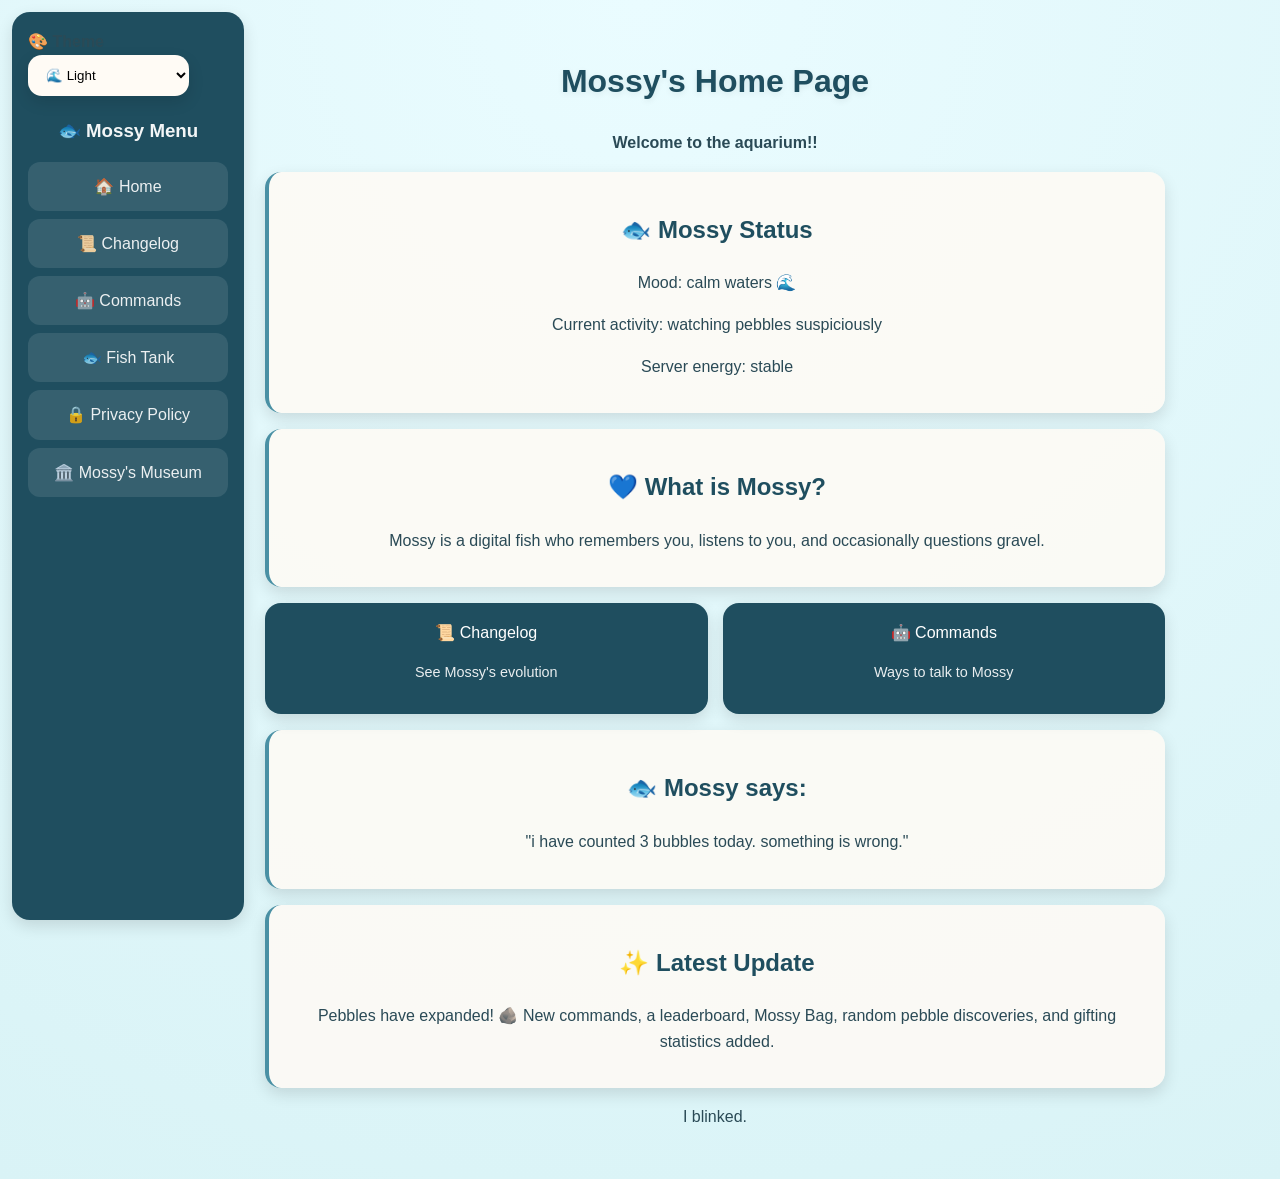
==== index.html @ 657a1064 "Update index.html" ====
<!DOCTYPE html>
<html>

<head>

<meta name="viewport" content="width=device-width, initial-scale=1.0">

<title>Mossy's Home Page 🐟</title>

<link rel="icon" type="image/png" href="mossynap.png">

<link rel="stylesheet" href="style.css">
<script defer src="themes.js"></script>

</head>

<body>

    <!-- 🐟 SIDEBAR -->
    <div class="sidebar">
        <label for="theme-selector"><strong>🎨 Theme</strong></label>

<select id="theme-selector">

    <option value="light">🌊 Light</option>

    <option value="dark">🌃 After Hours</option>

    <option value="whimsical">🌸 Whimsical</option>

    <option value="mad-hatter">🎩 Mad Hatter</option>

    <option value="caramel-fudge">🍫 Caramel Fudge</option>

    <option value="nebula">🌌 Nebula</option>

    <option value="mossy">🌿 Mossy</option>

    <option value="rainbow-mist">🌈 Rainbow Mist</option>

    <option value="pebble">🪨 Pebble</option>

    <option value=hyacinth>🪻 Hyacinth</option>

    <option value=goldenHour>🌇 Golden Hour</option>

    <option value=raspberry>🍓 Raspberry</option>

    <option value=sakura>🌸 Sakura Tree</option>

    <option value=almond>🤎 Almond</option>

    <option value=rowan>🍷 Rowan</option>

</select>
        <h3>🐟 Mossy Menu</h3>
        <a href="index.html">🏠 Home</a>
        <a href="changelog.html">📜 Changelog</a>
        <a href="commands.html">🤖 Commands</a>
        <a href="fishtank.html">🐟 Fish Tank</a>
        <a href="privacy.html">🔒 Privacy Policy</a>
        <a href="museum.html">🏛️ Mossy's Museum</a>
    </div>

    <h1>Mossy's Home Page</h1>
    <p><b>Welcome to the aquarium!!</b></p>

    <div class="panel">
        <h2>🐟 Mossy Status</h2>
        <p>Mood: calm waters 🌊</p>
        <p>Current activity: watching pebbles suspiciously</p>
        <p>Server energy: stable</p>
    </div>

    <div class="panel">
        <h2>💙 What is Mossy?</h2>
        <p>Mossy is a digital fish who remembers you, listens to you, and occasionally questions gravel.</p>
    </div>

    <div class="grid">

        <a href="changelog.html" class="card">
            📜 Changelog
            <p>See Mossy's evolution</p>
        </a>

        <a href="commands.html" class="card">
            🤖 Commands
            <p>Ways to talk to Mossy</p>
        </a>

    </div>

    <div class="panel">
        <h2>🐟 Mossy says:</h2>
        <p>"i have counted 3 bubbles today. something is wrong."</p>
    </div>

    <div class="panel">
        <h2>✨ Latest Update</h2>
        <p>Pebbles have expanded! 🪨 New commands, a leaderboard, Mossy Bag, random pebble discoveries, and gifting statistics added.</p>
    </div>

    <div class="bubbles">
    <div class="bubble">🫧</div>
    <div class="bubble">🫧</div>
    <div class="bubble">🫧</div>
    <div class="bubble">🫧</div>
</div>

    <div class="rowan-particles">

    <span></span>
    <span></span>
    <span></span>
    <span></span>
    <span></span>
    <span></span>
    <span></span>
    <span></span>

</div>

<img src="snail.png" id="snail">

<script src="snail.js"></script>

    <p id="mossySpeak">Mossy is thinking… 🐟</p>
    
    <script src="thoughts.js"></script>
    
</body>
    
</html>
---- style.css ----
:root{
    --bg:#d9f3f6;
    --bg-accent: radial-gradient(circle at top,#eafcff,#d9f3f6);

    --dot-grid:url("data:image/svg+xml;utf8,<svg xmlns='http://www.w3.org/2000/svg' width='24' height='24'><circle cx='12' cy='12' r='1.5' fill='%2374a6b0' fill-opacity='0.22'/></svg>");

    --text:#2a4a56;

    --primary:#1f4e5f;
    --accent:#4a90a4;

    --surface:#FFFBF5;
    --surface-translucent:rgba(255,251,245,.85);

    --bubble-color:rgba(74,144,164,.12);

    --card-shadow:0 6px 16px rgba(0,0,0,.12);
}

body {
    background-color: var(--bg);
    background-image: var(--bg-accent), var(--dot-grid);
    background-repeat: repeat, repeat;
    background-position: center top, 0 0;

    color: var(--text);

    font-family: "Trebuchet MS", "Segoe UI", Arial, sans-serif;

    margin-left: 240px;
    padding: 25px;
    max-width: 900px;
    line-height: 1.7;
}

/* 🐠 HEADERS */
h1,
h2 {
    text-align: center;
    color: var(--primary);
}

h1 {
    color: var(--primary);
    text-shadow: 0 2px 6px rgba(0,0,0,0.08);
    font-weight: 700;
}

p {
    text-align: center;
    color: var(--text);
    line-height: 1.6;
}

h2 {
    color: var(--primary);
    font-weight: 600;
}

hr {
    border: none;
    border-top: 2px solid var(--accent);
    opacity: 0.3;
    margin: 20px 0;
}

/* 🐟 SIDEBAR (DESKTOP - FIXED TANK STYLE) */
.sidebar {
    position: fixed;
    left: 12px;
    top: 12px;
    width: 200px;
    height: calc(100vh - 24px);

    background-color: var(--primary);
    padding: 16px;
    border-radius: 18px;

    box-shadow: var(--card-shadow);
    overflow-y: auto;
}

.sidebar h3 {
    color: rgba(255,255,255,0.95);
    text-align: center;
    margin-bottom: 15px;
    font-weight: 600;
}

#theme-selector-container {
    margin-bottom: 12px;
}

#theme-selector{

    border-radius:14px;

    border:none;

    background:var(--surface);

    box-shadow:var(--card-shadow);

    padding:12px 14px;

}

#theme-selector:hover{

    transform:translateY(-2px);

    box-shadow:
        0 10px 24px rgba(0,0,0,.18);

}

#theme-selector:focus{

    outline:none;

    border:2px solid var(--accent);

}

.sidebar a {
    display: block;
    color: rgba(255,255,255,0.9);
    text-decoration: none;
    margin: 8px 0;
    padding: 11px;
    border-radius: 12px;
    transition: 0.2s;
    text-align: center;
    background-color: rgba(255,255,255,0.1);
    font-weight: 500;
}

.sidebar a:hover {
    background-color: var(--accent);
    color: var(--primary);
    transform: translateX(2px);
}

/* 🧊 PANELS */
.panel {
    background-color: var(--surface-translucent);
    padding: 18px;
    border-radius: 16px;
    margin: 16px 0;
    box-shadow: var(--card-shadow);
    border-left: 4px solid var(--accent);
}

.panel ul {
    color: var(--text);
}

.panel li {
    margin: 8px 0;
}

/* 🧭 GRID */
.grid {
    display: flex;
    gap: 15px;
    flex-wrap: wrap;
}

.card {
    flex: 1;
    min-width: 200px;
    background-color: var(--primary);
    color: #ffffff;
    padding: 16px;
    border-radius: 16px;
    text-decoration: none;
    transition: 0.25s;
    box-shadow: var(--card-shadow);
    text-align: center;
    font-weight: 500;
}

.card:hover {
    transform: translateY(-4px) scale(1.03);
    background-color: var(--accent);
    color: #ffffff;
}

.card p {
    color: rgba(255,255,255,0.9);
    font-size: 0.9em;
    font-weight: 400;
}

/* 🎯 BUTTONS */
button {
    background-color: var(--primary);
    color: #ffffff;
    border: none;
    padding: 12px 20px;
    border-radius: 999px;
    cursor: pointer;
    transition: 0.2s;
    display: block;
    margin: 10px auto;
    box-shadow: var(--card-shadow);
    font-weight: 600;
    font-size: 14px;
}

button:hover {
    background-color: var(--accent);
    transform: scale(1.05);
}

button:active {
    transform: scale(0.98);
}

/* 🫧 BUBBLES */
.bubbles {
    position: fixed;
    inset: 0;
    pointer-events: none;
    overflow: hidden;
}

.bubble {
    position: absolute;
    bottom: -40px;
    font-size: 20px;
    opacity: 0;
    animation: rise var(--speed, 6s) linear infinite;
}

.bubble:nth-child(1) { left: 10%; --speed: 6s; animation-delay: 0s; }
.bubble:nth-child(2) { left: 25%; --speed: 7.5s; animation-delay: 1.2s; }
.bubble:nth-child(3) { left: 55%; --speed: 5.8s; animation-delay: 2.6s; }
.bubble:nth-child(4) { left: 80%; --speed: 7.2s; animation-delay: 3.1s; }
.bubble:nth-child(5) { left: 40%; --speed: 6.6s; animation-delay: 4.4s; }
.bubble:nth-child(6) { left: 70%; --speed: 5.5s; animation-delay: 5.2s; }

@keyframes rise {
    0% { transform: translateY(0); opacity: 0; }
    10% { opacity: 1; }
    100% { transform: translateY(-900px); opacity: 0; }
}

/* 📱 MOBILE FIX */
@media (max-width: 768px) {

    body {
        margin-left: 0;
        padding: 15px;
        max-width: 100%;
    }

    .sidebar {
        position: relative;
        width: auto;
        height: auto;

        margin: 10px;
        padding: 12px;

        border-radius: 18px;

        display: flex;
        flex-direction: column;
        align-items: center;

        box-shadow: var(--card-shadow);
    }

    .sidebar a {
        width: 100%;
        text-align: center;
    }

    .grid {
        flex-direction: column;
    }

    .card {
        min-width: auto;
    }
}

/* 🐟 Fish Tank */

.tank{

    position:relative;
    width:450px;
    max-width:100%;
    margin:30px auto;

}

.bowl{

    width:100%;
    display:block;

}

.mossy{

    position:absolute;

    width:70px;

    left:50%;
    top:50%;

    transform:translate(-50%,-50%);

    transition:
        left 3s ease,
        top 3s ease,
        transform .4s ease;

    animation:bob 3s ease-in-out infinite;

}

@keyframes bob{

    0%,100%{
        transform:translate(-50%,-50%);
    }

    50%{
        transform:translate(-50%,-56%);
    }

}

/* 🐌 Secret Snail */

#snail{

    position:fixed;

    width:45px;

    left:-100px;
    top:-100px;

    opacity:0;

    transition:left .8s ease,
               top .8s ease,
               opacity .5s ease;

    pointer-events:none;

    z-index:999;

}

/* ===========================================
                🌹 ROWAN
=========================================== */

body.theme-rowan{

    background-size:300% 300%,auto;

    animation:rowanGradient 45s ease infinite;

    cursor:default;

}

/* Slow moving background */

@keyframes rowanGradient{

    0%{
        background-position:left top,0 0;
    }

    50%{
        background-position:right top,0 0;
    }

    100%{
        background-position:left top,0 0;
    }

}

/* Vignette */

body.theme-rowan::before{

    content:"";

    position:fixed;

    inset:0;

    pointer-events:none;

    background:
        radial-gradient(
            circle,
            transparent 55%,
            rgba(0,0,0,.38)
        );

    z-index:-1;

}

/* Sidebar */

body.theme-rowan .sidebar{

    background:
        linear-gradient(
            180deg,
            #780000,
            #2A0000
        );

}

/* Glass panels */

body.theme-rowan .panel{

    backdrop-filter:blur(10px);

    border:1px solid rgba(255,255,255,.05);

}

/* Fancy headings */

body.theme-rowan h1,
body.theme-rowan h2{

    font-family:
        Georgia,
        "Times New Roman",
        serif;

    letter-spacing:.05em;

    text-shadow:
        0 0 12px rgba(120,0,0,.25);

}

/* Card glow */

body.theme-rowan .card:hover{

    box-shadow:

        0 0 18px rgba(120,0,0,.45),

        0 0 40px rgba(120,0,0,.18);

}

/* Sidebar underline */

body.theme-rowan .sidebar a{

    position:relative;

}

body.theme-rowan .sidebar a::after{

    content:"";

    position:absolute;

    left:15%;

    bottom:6px;

    width:0;

    height:2px;

    background:#C8C3BE;

    transition:.35s;

}

body.theme-rowan .sidebar a:hover::after{

    width:70%;

}

/* Slightly softer text */

body.theme-rowan{

    text-shadow:
        0 0 2px rgba(255,255,255,.03);

}

@keyframes rowanHeartbeat{

    0%,100%{
        filter:brightness(1);
    }

    50%{
        filter:brightness(1.06);
    }

}

body.theme-rowan .sidebar,
body.theme-rowan button,
body.theme-rowan .card{

    animation:rowanHeartbeat 12s ease-in-out infinite;

}
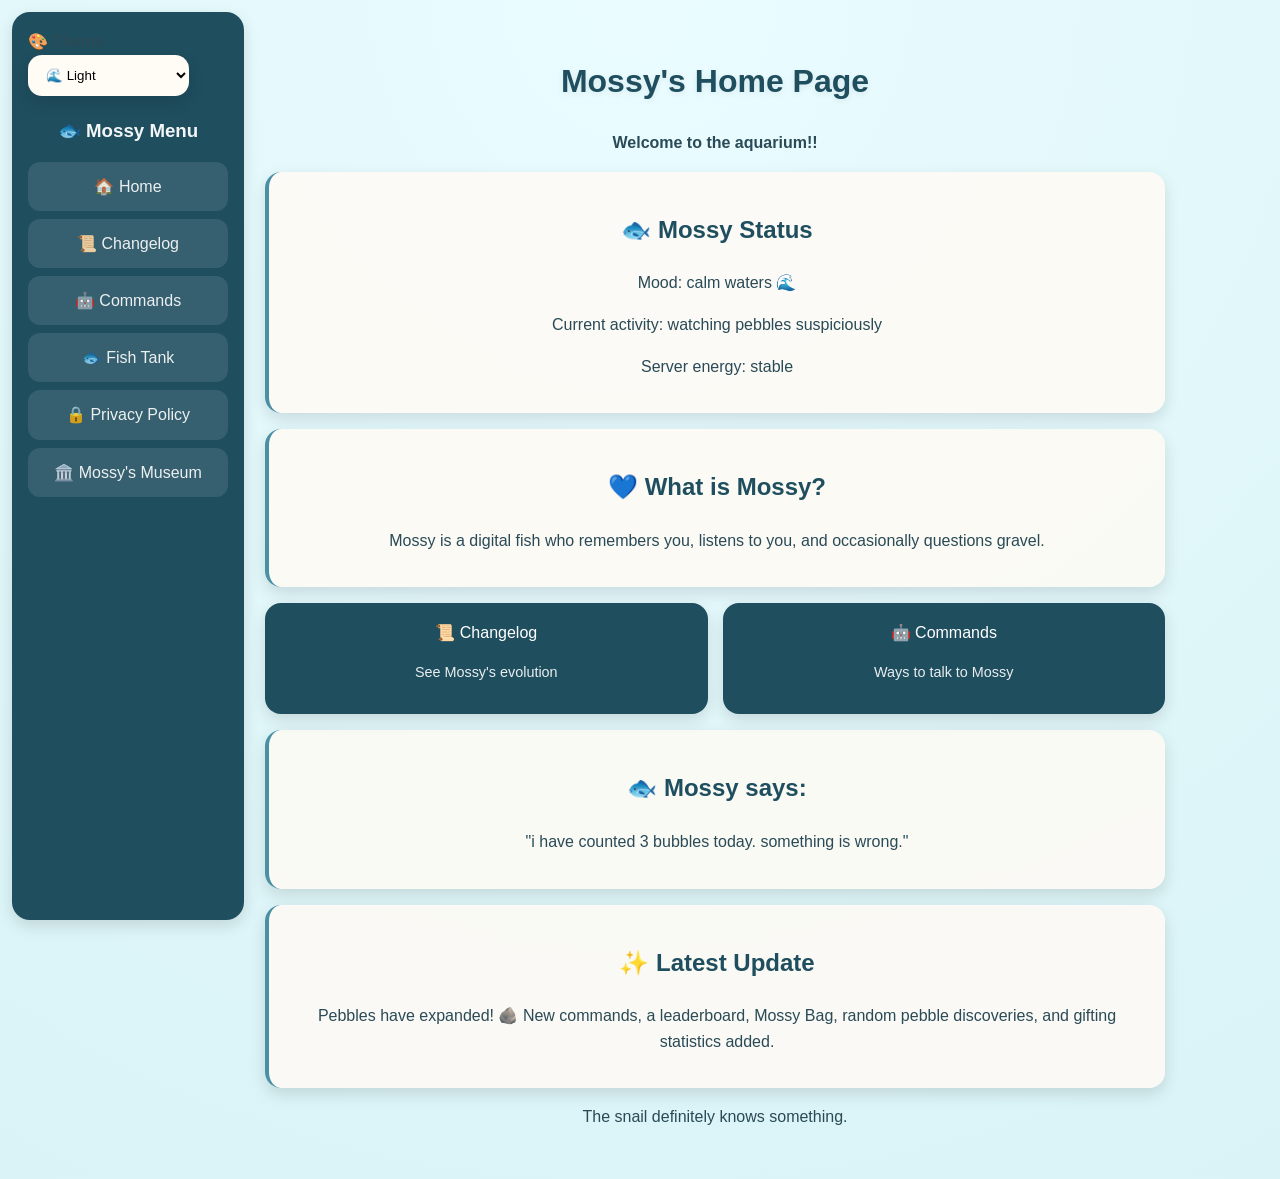
==== commit 2abd26d6: "Update index.html" ====
--- a/index.html
+++ b/index.html
@@ -118,6 +118,10 @@
     <span></span>
     <span></span>
     <span></span>
+    <span></span>
+    <span></span>
+    <span></span>
+    <span></span>
 
 </div>
 
--- a/style.css
+++ b/style.css
@@ -528,3 +528,137 @@
     animation:rowanHeartbeat 12s ease-in-out infinite;
 
 }
+
+/* ======================================
+        🌹 ROWAN PARTICLES
+====================================== */
+
+.rowan-particles{
+    display:none;
+}
+
+body.theme-rowan .rowan-particles{
+    display:block;
+    position:fixed;
+    inset:0;
+    pointer-events:none;
+    overflow:hidden;
+}
+
+body.theme-rowan .rowan-particles span{
+    position:absolute;
+    border-radius:50%;
+    opacity:.6;
+    animation:rowanFloat linear infinite;
+}
+
+/* Particle positions */
+
+body.theme-rowan .rowan-particles span:nth-child(1){
+    left:12%;
+    top:80%;
+    animation-duration:17s;
+    width:2px;
+    height:2px;
+    background:#780000;
+    box-shadow:0 0 6px #780000;
+}
+
+body.theme-rowan .rowan-particles span:nth-child(2){
+    left:28%;
+    top:45%;
+    animation-duration:22s;
+    width:4px;
+    height:4px;
+    background:#8B1010;
+    filter:blur(.3px);
+    box-shadow:0 0 10px #780000;
+}
+
+body.theme-rowan .rowan-particles span:nth-child(3){
+    left:70%;
+    top:65%;
+    animation-duration:18s;
+    width:7px;
+    height:7px;
+    background:#780000;
+    box-shadow:0 0 18px #780000;
+}
+
+body.theme-rowan .rowan-particles span:nth-child(4){
+    left:82%;
+    top:22%;
+    animation-duration:25s;
+    width:3px;
+    height:3px;
+    background:#A32020;
+    box-shadow:0 0 8px #A32020;
+}
+
+body.theme-rowan .rowan-particles span:nth-child(5){
+    left:40%;
+    top:12%;
+    animation-duration:20s;
+    width:5px;
+    height:5px;
+    background:#780000;
+    box-shadow:0 0 14px #780000;
+}
+
+body.theme-rowan .rowan-particles span:nth-child(6){
+    left:55%;
+    top:88%;
+    animation-duration:23s;
+    width:2px;
+    height:2px;
+    background:#A32020;
+    box-shadow:0 0 6px #A32020;
+}
+
+body.theme-rowan .rowan-particles span:nth-child(7){
+    left:90%;
+    top:50%;
+    animation-duration:19s;
+    width:6px;
+    height:6px;
+    background:#8B1010;
+    filter:blur(.5px);
+    box-shadow:0 0 16px #780000;
+}
+
+body.theme-rowan .rowan-particles span:nth-child(8){
+    left:18%;
+    top:35%;
+    animation-duration:21s;
+    width:3px;
+    height:3px;
+    background:#780000;
+    box-shadow:0 0 8px #780000;
+}
+
+@keyframes rowanFloat{
+
+    0%{
+        transform:translate(0,0) scale(.8);
+        opacity:0;
+    }
+
+    15%{
+        opacity:.8;
+    }
+
+    50%{
+        transform:translate(25px,-120px) scale(1);
+        opacity:.6;
+    }
+
+    100%{
+        transform:translate(-15px,-260px) scale(.7);
+        opacity:0;
+    }
+
+}
+
+body.theme-rowan .bubbles{
+    display:none;
+}
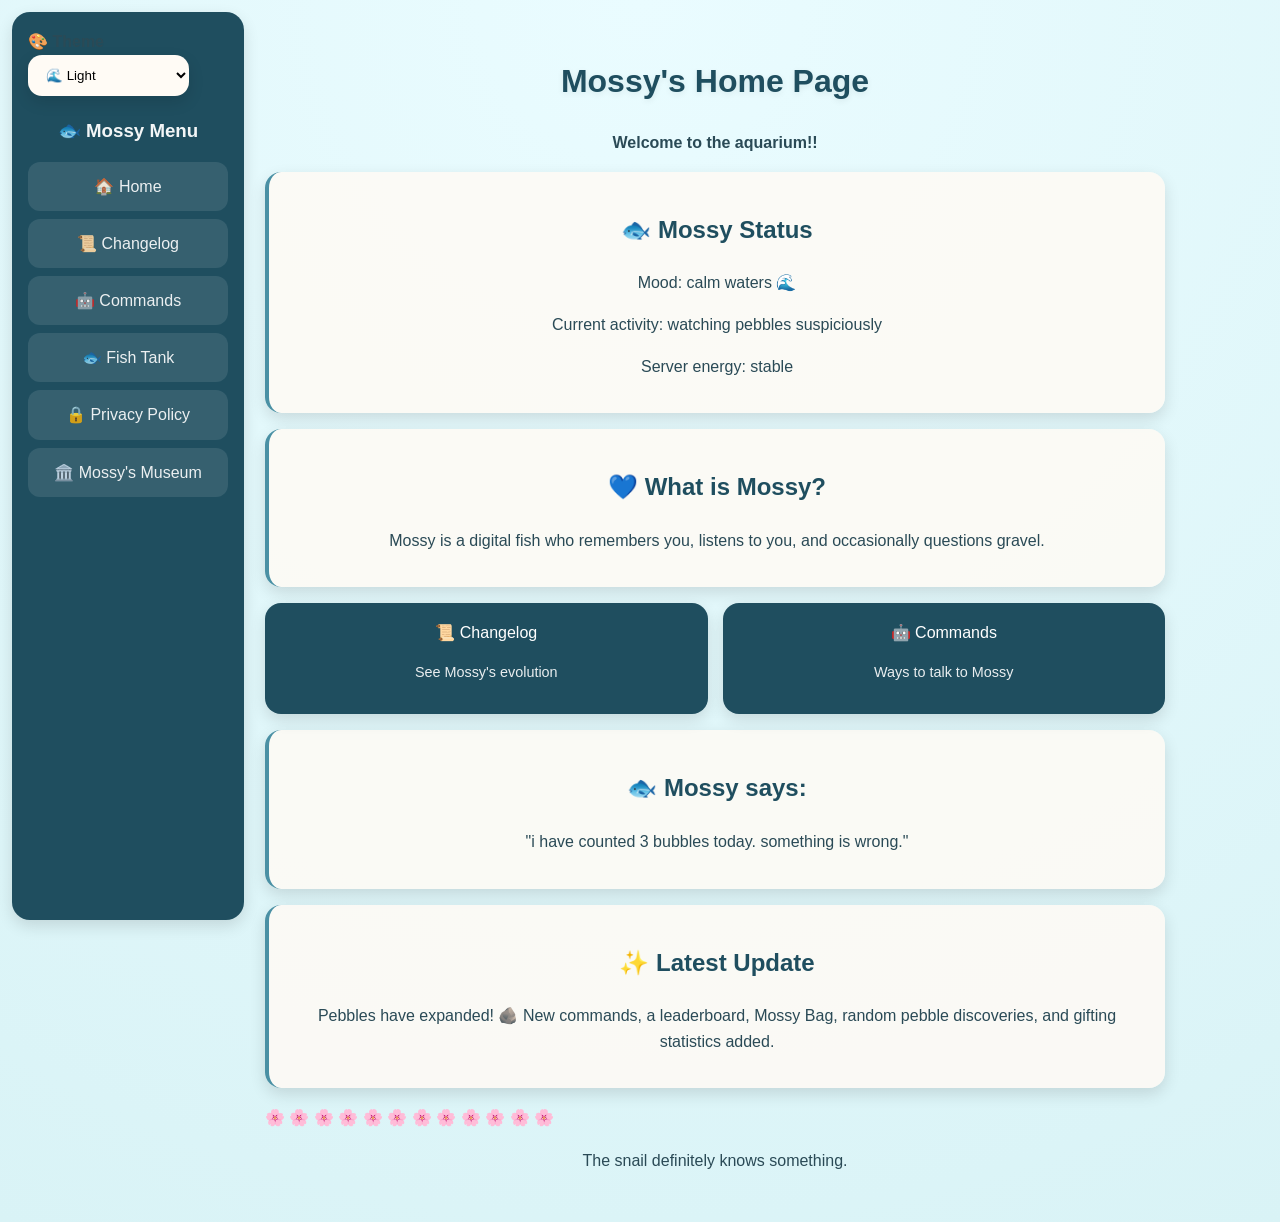
==== commit 42482e51: "Update index.html" ====
--- a/index.html
+++ b/index.html
@@ -108,6 +108,21 @@
     <div class="bubble">🫧</div>
 </div>
 
+<div class="sakura-petals">
+    <span>🌸</span>
+    <span>🌸</span>
+    <span>🌸</span>
+    <span>🌸</span>
+    <span>🌸</span>
+    <span>🌸</span>
+    <span>🌸</span>
+    <span>🌸</span>
+    <span>🌸</span>
+    <span>🌸</span>
+    <span>🌸</span>
+    <span>🌸</span>
+</div>
+
     <div class="rowan-particles">
 
     <span></span>
--- a/style.css
+++ b/style.css
@@ -636,6 +636,48 @@
     box-shadow:0 0 8px #780000;
 }
 
+body.theme-rowan .rowan-particles span:nth-child(9){
+    left:8%;
+    top:60%;
+    animation-duration:24s;
+    width:5px;
+    height:5px;
+    background:#6A0000;
+    filter:blur(.4px);
+    box-shadow:0 0 14px #780000;
+}
+
+body.theme-rowan .rowan-particles span:nth-child(10){
+    left:63%;
+    top:15%;
+    animation-duration:26s;
+    width:2px;
+    height:2px;
+    background:#A32020;
+    box-shadow:0 0 7px #A32020;
+}
+
+body.theme-rowan .rowan-particles span:nth-child(11){
+    left:35%;
+    top:70%;
+    animation-duration:18s;
+    width:6px;
+    height:6px;
+    background:#7C0505;
+    filter:blur(.2px);
+    box-shadow:0 0 16px #780000;
+}
+
+body.theme-rowan .rowan-particles span:nth-child(12){
+    left:76%;
+    top:40%;
+    animation-duration:28s;
+    width:3px;
+    height:3px;
+    background:#8B1010;
+    box-shadow:0 0 9px #8B1010;
+}
+
 @keyframes rowanFloat{
 
     0%{
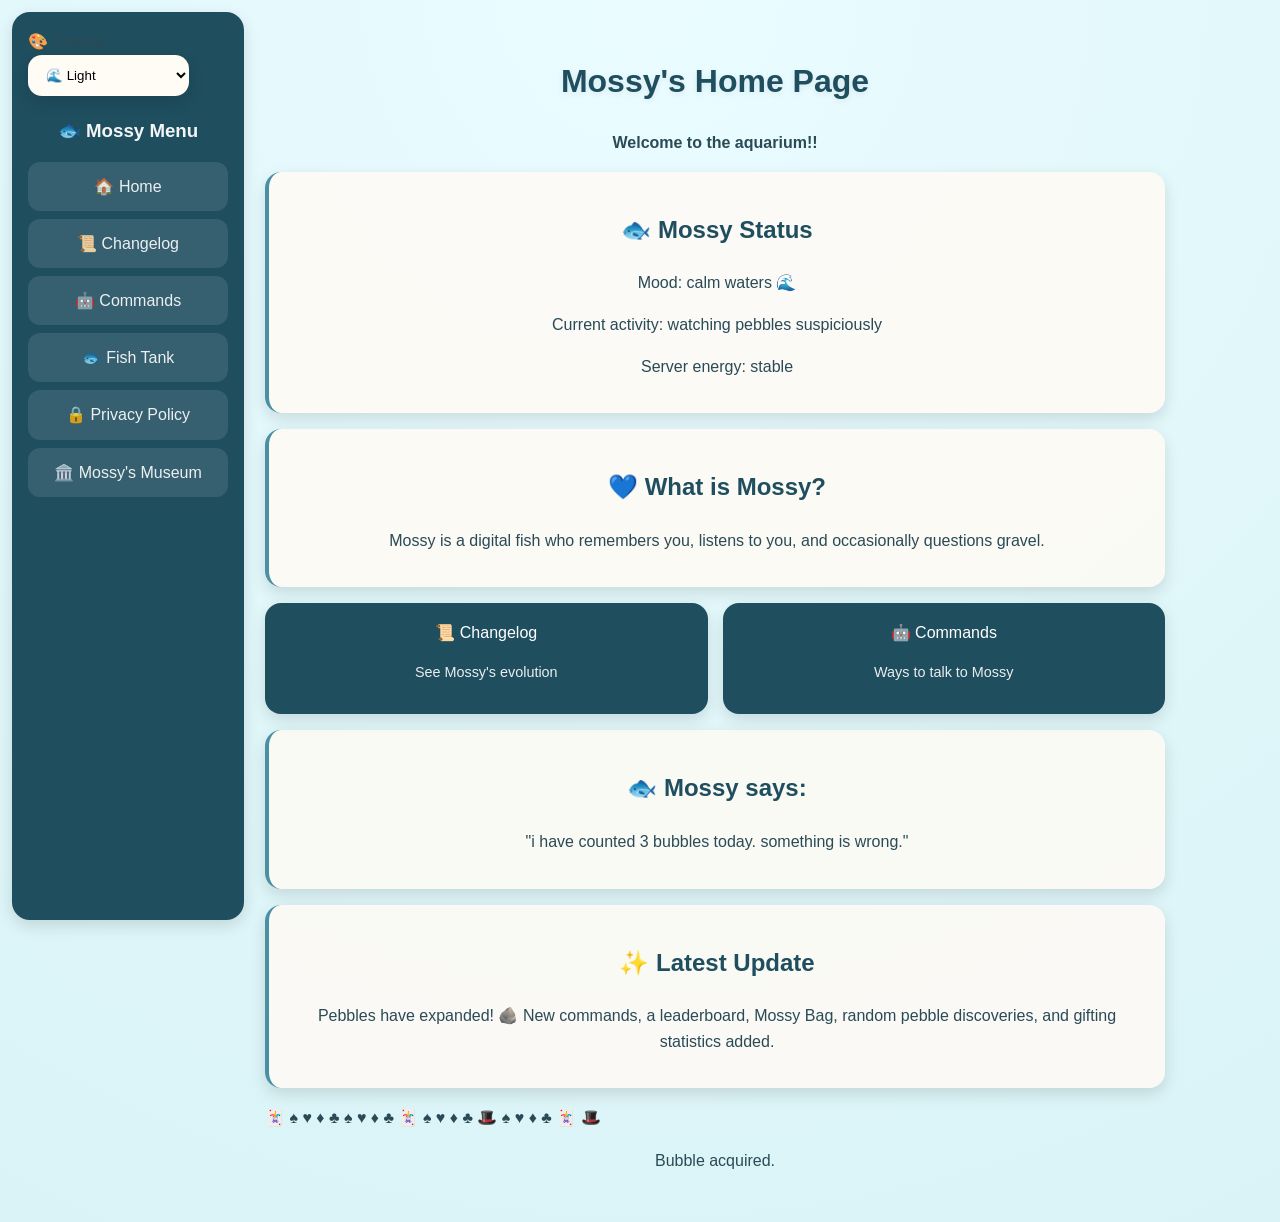
==== commit 9b6416d3: "Update index.html" ====
--- a/index.html
+++ b/index.html
@@ -140,6 +140,37 @@
 
 </div>
 
+    <div class="mad-hatter-particles">
+    <span>🃏</span>
+    <span>♠</span>
+    <span>♥</span>
+    <span>♦</span>
+    <span>♣</span>
+
+    <span>♠</span>
+    <span>♥</span>
+    <span>♦</span>
+    <span>♣</span>
+
+    <span>🃏</span>
+
+    <span>♠</span>
+    <span>♥</span>
+    <span>♦</span>
+    <span>♣</span>
+
+    <span>🎩</span>
+
+    <span>♠</span>
+    <span>♥</span>
+    <span>♦</span>
+    <span>♣</span>
+
+    <span>🃏</span>
+
+    <span>🎩</span>
+</div>
+
 <img src="snail.png" id="snail">
 
 <script src="snail.js"></script>
--- a/style.css
+++ b/style.css
@@ -704,3 +704,78 @@
 body.theme-rowan .bubbles{
     display:none;
 }
+
+/* ======================================
+        🌸 SAKURA PETALS
+====================================== */
+
+.sakura-petals{
+    display:none;
+}
+
+body.theme-sakura .sakura-petals{
+    display:block;
+    position:fixed;
+    inset:0;
+    pointer-events:none;
+    overflow:hidden;
+    z-index:1;
+}
+
+body.theme-sakura .bubbles{
+    display:none;
+}
+
+body.theme-sakura .sakura-petals span{
+    position:absolute;
+    top:-60px;
+    font-size:22px;
+    opacity:.9;
+    filter:drop-shadow(0 0 6px rgba(236,156,157,.35));
+    animation:sakuraFall linear infinite;
+}
+
+/* Positions */
+
+body.theme-sakura .sakura-petals span:nth-child(1){left:5%; animation: sakuraFall 14s linear infinite; animation-delay:-1s;}
+body.theme-sakura .sakura-petals span:nth-child(2){left:14%; animation: sakuraFall 17s linear infinite; animation-delay:-6s; font-size:18px;}
+body.theme-sakura .sakura-petals span:nth-child(3){left:23%; animation: sakuraFall 15s linear infinite; animation-delay:-9s;}
+body.theme-sakura .sakura-petals span:nth-child(4){left:32%; animation: sakuraFall 19s linear infinite; animation-delay:-2s; font-size:28px;}
+body.theme-sakura .sakura-petals span:nth-child(5){left:42%; animation: sakuraFall 16s linear infinite; animation-delay:-11s;}
+body.theme-sakura .sakura-petals span:nth-child(6){left:51%; animation: sakuraFall 20s linear infinite; animation-delay:-8s;}
+body.theme-sakura .sakura-petals span:nth-child(7){left:60%; animation: sakuraFall 15s linear infinite; animation-delay:-4s; font-size:18px;}
+body.theme-sakura .sakura-petals span:nth-child(8){left:69%; animation: sakuraFall 21s linear infinite; animation-delay:-13s;}
+body.theme-sakura .sakura-petals span:nth-child(9){left:78%; animation: sakuraFall 17s linear infinite; animation-delay:-5s; font-size:26px;}
+body.theme-sakura .sakura-petals span:nth-child(10){left:86%; animation: sakuraFall 22s linear infinite; animation-delay:-15s;}
+body.theme-sakura .sakura-petals span:nth-child(11){left:94%; animation: sakuraFall 18s linear infinite; animation-delay:-7s; font-size:30px;}
+body.theme-sakura .sakura-petals span:nth-child(12){left:49%; animation: sakuraFall 16s linear infinite; animation-delay:-10s;}
+
+@keyframes sakuraFall{
+
+    0%{
+        transform:translateY(-80px) translateX(0) rotate(0deg);
+        opacity:0;
+    }
+
+    10%{
+        opacity:1;
+    }
+
+    25%{
+        transform:translateY(25vh) translateX(25px) rotate(90deg);
+    }
+
+    50%{
+        transform:translateY(50vh) translateX(-20px) rotate(180deg);
+    }
+
+    75%{
+        transform:translateY(75vh) translateX(20px) rotate(270deg);
+    }
+
+    100%{
+        transform:translateY(calc(100vh + 100px)) translateX(-25px) rotate(360deg);
+        opacity:0;
+    }
+
+}
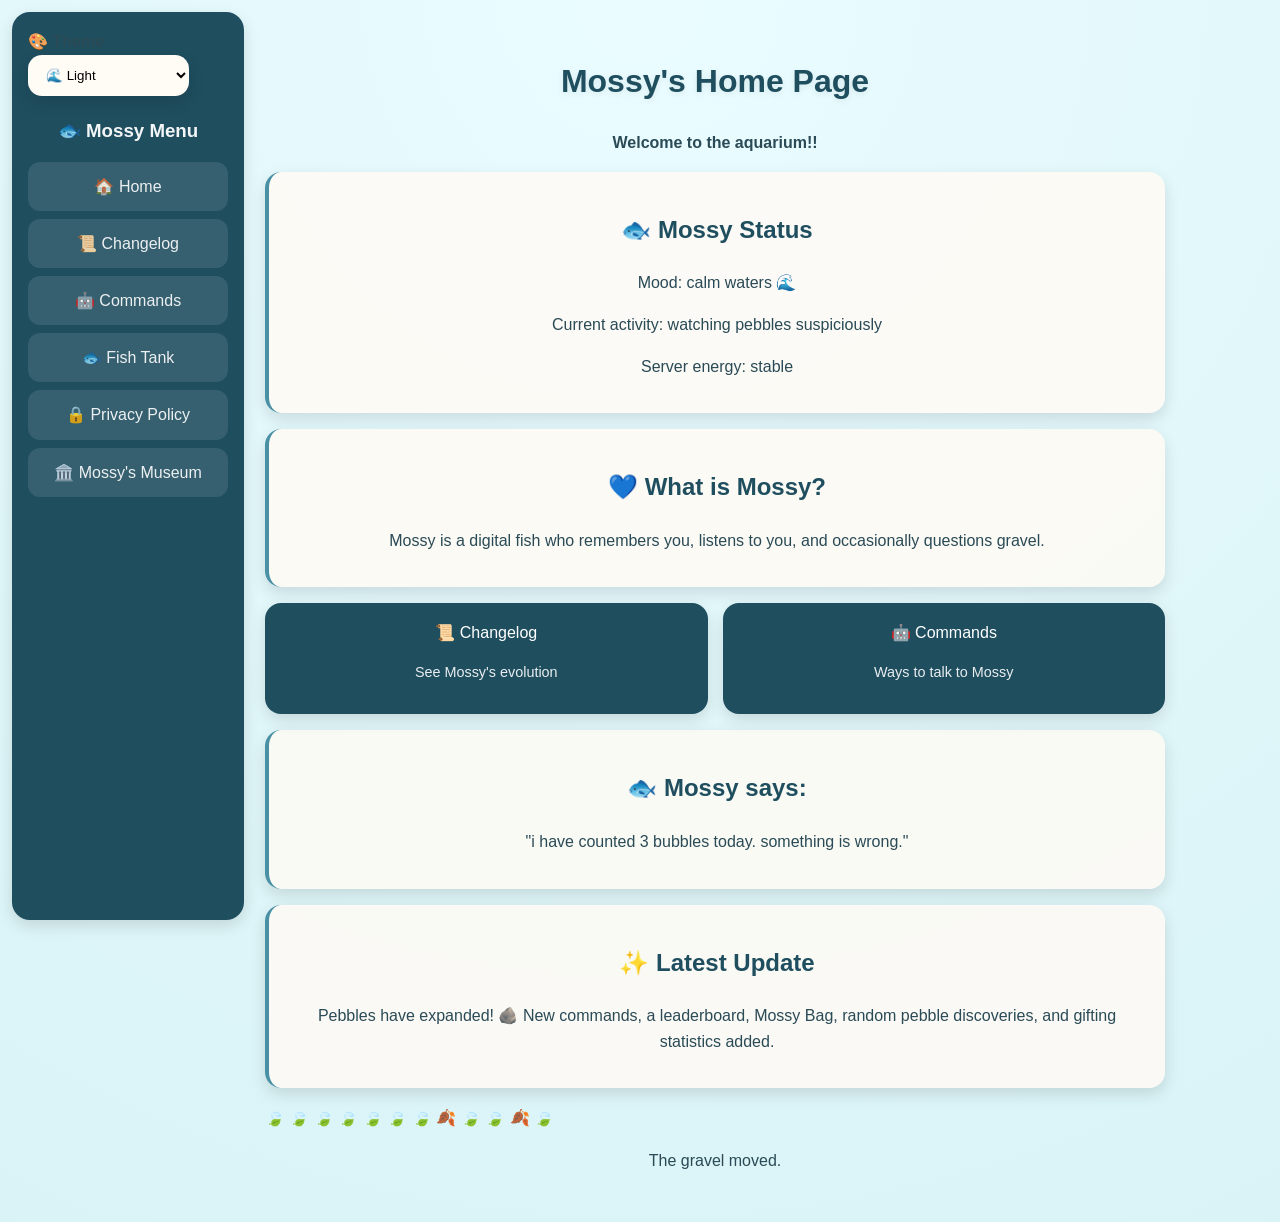
==== commit 305196a4: "Update index.html" ====
--- a/index.html
+++ b/index.html
@@ -171,6 +171,21 @@
     <span>🎩</span>
 </div>
 
+    <div class="mossy-leaves">
+    <span>🍃</span>
+    <span>🍃</span>
+    <span>🍃</span>
+    <span>🍃</span>
+    <span>🍃</span>
+    <span>🍃</span>
+    <span>🍃</span>
+    <span>🍂</span>
+    <span>🍃</span>
+    <span>🍃</span>
+    <span>🍂</span>
+    <span>🍃</span>
+</div>
+
 <img src="snail.png" id="snail">
 
 <script src="snail.js"></script>
--- a/style.css
+++ b/style.css
@@ -779,3 +779,156 @@
     }
 
 }
+
+/* ======================================
+        🎩 MAD HATTER PARTICLES
+====================================== */
+
+.mad-hatter-particles{
+    display:none;
+}
+
+body.theme-mad-hatter .mad-hatter-particles{
+    display:block;
+    position:fixed;
+    inset:0;
+    pointer-events:none;
+    overflow:hidden;
+    z-index:1;
+}
+
+body.theme-mad-hatter .bubbles{
+    display:none;
+}
+
+body.theme-mad-hatter .mad-hatter-particles span{
+
+    position:absolute;
+    top:-80px;
+
+    font-size:18px;
+
+    opacity:.9;
+
+    animation:cardFall linear infinite;
+
+}
+
+/* Positions */
+
+body.theme-mad-hatter .mad-hatter-particles span:nth-child(1){left:4%;animation-duration:14s;animation-delay:-2s;}
+body.theme-mad-hatter .mad-hatter-particles span:nth-child(2){left:10%;animation-duration:18s;animation-delay:-7s;}
+body.theme-mad-hatter .mad-hatter-particles span:nth-child(3){left:17%;animation-duration:16s;animation-delay:-5s;}
+body.theme-mad-hatter .mad-hatter-particles span:nth-child(4){left:24%;animation-duration:20s;animation-delay:-10s;}
+body.theme-mad-hatter .mad-hatter-particles span:nth-child(5){left:31%;animation-duration:17s;animation-delay:-3s;}
+body.theme-mad-hatter .mad-hatter-particles span:nth-child(6){left:38%;animation-duration:15s;animation-delay:-11s;}
+body.theme-mad-hatter .mad-hatter-particles span:nth-child(7){left:45%;animation-duration:22s;animation-delay:-6s;}
+body.theme-mad-hatter .mad-hatter-particles span:nth-child(8){left:52%;animation-duration:16s;animation-delay:-13s;}
+body.theme-mad-hatter .mad-hatter-particles span:nth-child(9){left:59%;animation-duration:19s;animation-delay:-8s;}
+body.theme-mad-hatter .mad-hatter-particles span:nth-child(10){left:66%;animation-duration:14s;animation-delay:-4s;}
+body.theme-mad-hatter .mad-hatter-particles span:nth-child(11){left:73%;animation-duration:20s;animation-delay:-12s;}
+body.theme-mad-hatter .mad-hatter-particles span:nth-child(12){left:80%;animation-duration:17s;animation-delay:-5s;}
+body.theme-mad-hatter .mad-hatter-particles span:nth-child(13){left:86%;animation-duration:18s;animation-delay:-9s;}
+body.theme-mad-hatter .mad-hatter-particles span:nth-child(14){left:92%;animation-duration:16s;animation-delay:-2s;}
+body.theme-mad-hatter .mad-hatter-particles span:nth-child(15){left:48%;animation-duration:24s;animation-delay:-15s;}
+body.theme-mad-hatter .mad-hatter-particles span:nth-child(16){left:7%;animation-duration:18s;animation-delay:-4s;}
+body.theme-mad-hatter .mad-hatter-particles span:nth-child(17){left:27%;animation-duration:15s;animation-delay:-8s;}
+body.theme-mad-hatter .mad-hatter-particles span:nth-child(18){left:58%;animation-duration:20s;animation-delay:-6s;}
+body.theme-mad-hatter .mad-hatter-particles span:nth-child(19){left:76%;animation-duration:17s;animation-delay:-10s;}
+body.theme-mad-hatter .mad-hatter-particles span:nth-child(20){left:35%;animation-duration:13s;animation-delay:-1s;}
+body.theme-mad-hatter .mad-hatter-particles span:nth-child(21){left:90%;animation-duration:23s;animation-delay:-12s;}
+
+/* Jokers */
+
+body.theme-mad-hatter .mad-hatter-particles span:nth-child(1),
+body.theme-mad-hatter .mad-hatter-particles span:nth-child(10),
+body.theme-mad-hatter .mad-hatter-particles span:nth-child(20){
+
+    font-size:28px;
+
+}
+
+/* Hats */
+
+body.theme-mad-hatter .mad-hatter-particles span:nth-child(15),
+body.theme-mad-hatter .mad-hatter-particles span:nth-child(21){
+
+    font-size:24px;
+
+}
+
+/* Some cards tumble backwards */
+
+body.theme-mad-hatter .mad-hatter-particles span:nth-child(6),
+body.theme-mad-hatter .mad-hatter-particles span:nth-child(13),
+body.theme-mad-hatter .mad-hatter-particles span:nth-child(18){
+
+    animation-direction:reverse;
+
+}
+
+/* Animation */
+
+@keyframes cardFall{
+
+    0%{
+
+        transform:
+            translateY(-80px)
+            translateX(0px)
+            rotate(0deg)
+            scale(.9);
+
+        opacity:0;
+
+    }
+
+    10%{
+
+        opacity:.95;
+
+    }
+
+    25%{
+
+        transform:
+            translateY(25vh)
+            translateX(22px)
+            rotate(180deg)
+            scale(1);
+
+    }
+
+    50%{
+
+        transform:
+            translateY(50vh)
+            translateX(-18px)
+            rotate(360deg)
+            scale(.95);
+
+    }
+
+    75%{
+
+        transform:
+            translateY(75vh)
+            translateX(25px)
+            rotate(540deg)
+            scale(1.05);
+
+    }
+
+    100%{
+
+        transform:
+            translateY(calc(100vh + 120px))
+            translateX(-25px)
+            rotate(720deg)
+            scale(.9);
+
+        opacity:0;
+
+    }
+
+}
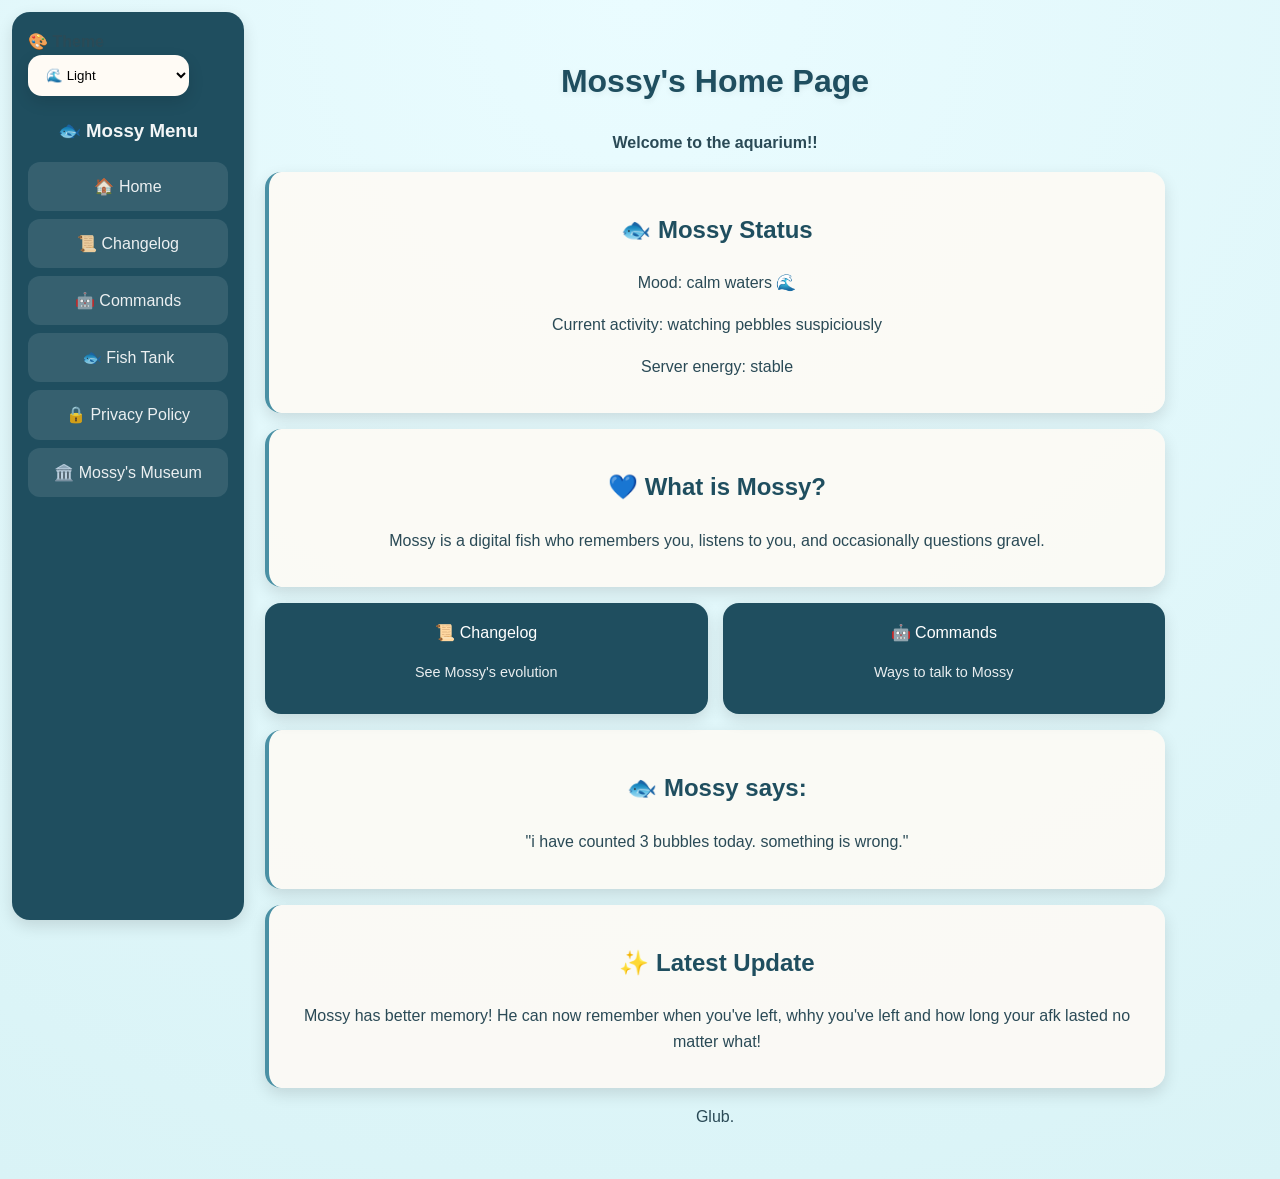
==== commit 0040d60e: "Update index.html" ====
--- a/index.html
+++ b/index.html
@@ -98,7 +98,7 @@
 
     <div class="panel">
         <h2>✨ Latest Update</h2>
-        <p>Pebbles have expanded! 🪨 New commands, a leaderboard, Mossy Bag, random pebble discoveries, and gifting statistics added.</p>
+        <p>Mossy has better memory! He can now remember when you've left, whhy you've left and how long your afk lasted no matter what!</p>
     </div>
 
     <div class="bubbles">
--- a/style.css
+++ b/style.css
@@ -932,3 +932,144 @@
     }
 
 }
+
+/* ======================================
+        🍃 MOSSY LEAVES
+====================================== */
+
+.mossy-leaves{
+    display:none;
+}
+
+body.theme-mossy .mossy-leaves{
+    display:block;
+    position:fixed;
+    inset:0;
+    pointer-events:none;
+    overflow:hidden;
+    z-index:1;
+}
+
+body.theme-mossy .bubbles{
+    display:none;
+}
+
+body.theme-mossy .mossy-leaves span{
+
+    position:absolute;
+
+    top:-80px;
+
+    font-size:20px;
+
+    opacity:.9;
+
+    animation:leafFall linear infinite;
+
+}
+
+/* Positions */
+
+body.theme-mossy .mossy-leaves span:nth-child(1){left:4%;animation-duration:20s;animation-delay:-2s;}
+body.theme-mossy .mossy-leaves span:nth-child(2){left:12%;animation-duration:26s;animation-delay:-8s;}
+body.theme-mossy .mossy-leaves span:nth-child(3){left:20%;animation-duration:23s;animation-delay:-4s;}
+body.theme-mossy .mossy-leaves span:nth-child(4){left:29%;animation-duration:28s;animation-delay:-10s;}
+body.theme-mossy .mossy-leaves span:nth-child(5){left:39%;animation-duration:22s;animation-delay:-6s;}
+body.theme-mossy .mossy-leaves span:nth-child(6){left:48%;animation-duration:27s;animation-delay:-12s;}
+body.theme-mossy .mossy-leaves span:nth-child(7){left:58%;animation-duration:24s;animation-delay:-9s;}
+body.theme-mossy .mossy-leaves span:nth-child(8){left:66%;animation-duration:30s;animation-delay:-5s;}
+body.theme-mossy .mossy-leaves span:nth-child(9){left:74%;animation-duration:25s;animation-delay:-13s;}
+body.theme-mossy .mossy-leaves span:nth-child(10){left:82%;animation-duration:29s;animation-delay:-3s;}
+body.theme-mossy .mossy-leaves span:nth-child(11){left:90%;animation-duration:26s;animation-delay:-11s;}
+body.theme-mossy .mossy-leaves span:nth-child(12){left:97%;animation-duration:22s;animation-delay:-7s;}
+
+/* Different sizes */
+
+body.theme-mossy .mossy-leaves span:nth-child(2),
+body.theme-mossy .mossy-leaves span:nth-child(8){
+
+    font-size:26px;
+
+}
+
+body.theme-mossy .mossy-leaves span:nth-child(5),
+body.theme-mossy .mossy-leaves span:nth-child(11){
+
+    font-size:16px;
+
+}
+
+@keyframes leafFall{
+
+    0%{
+
+        transform:
+            translateY(-80px)
+            translateX(0px)
+            rotate(-15deg);
+
+        opacity:0;
+
+    }
+
+    10%{
+
+        opacity:.9;
+
+    }
+
+    20%{
+
+        transform:
+            translateY(20vh)
+            translateX(18px)
+            rotate(12deg);
+
+    }
+
+    40%{
+
+        transform:
+            translateY(40vh)
+            translateX(-15px)
+            rotate(-8deg);
+
+    }
+
+    60%{
+
+        transform:
+            translateY(60vh)
+            translateX(22px)
+            rotate(18deg);
+
+    }
+
+    80%{
+
+        transform:
+            translateY(80vh)
+            translateX(-18px)
+            rotate(-12deg);
+
+    }
+
+    100%{
+
+        transform:
+            translateY(calc(100vh + 100px))
+            translateX(12px)
+            rotate(10deg);
+
+        opacity:0;
+
+    }
+
+}
+
+body.theme-mossy .mossy-leaves span:nth-child(8),
+body.theme-mossy .mossy-leaves span:nth-child(11){
+
+    animation-duration:34s;
+
+}
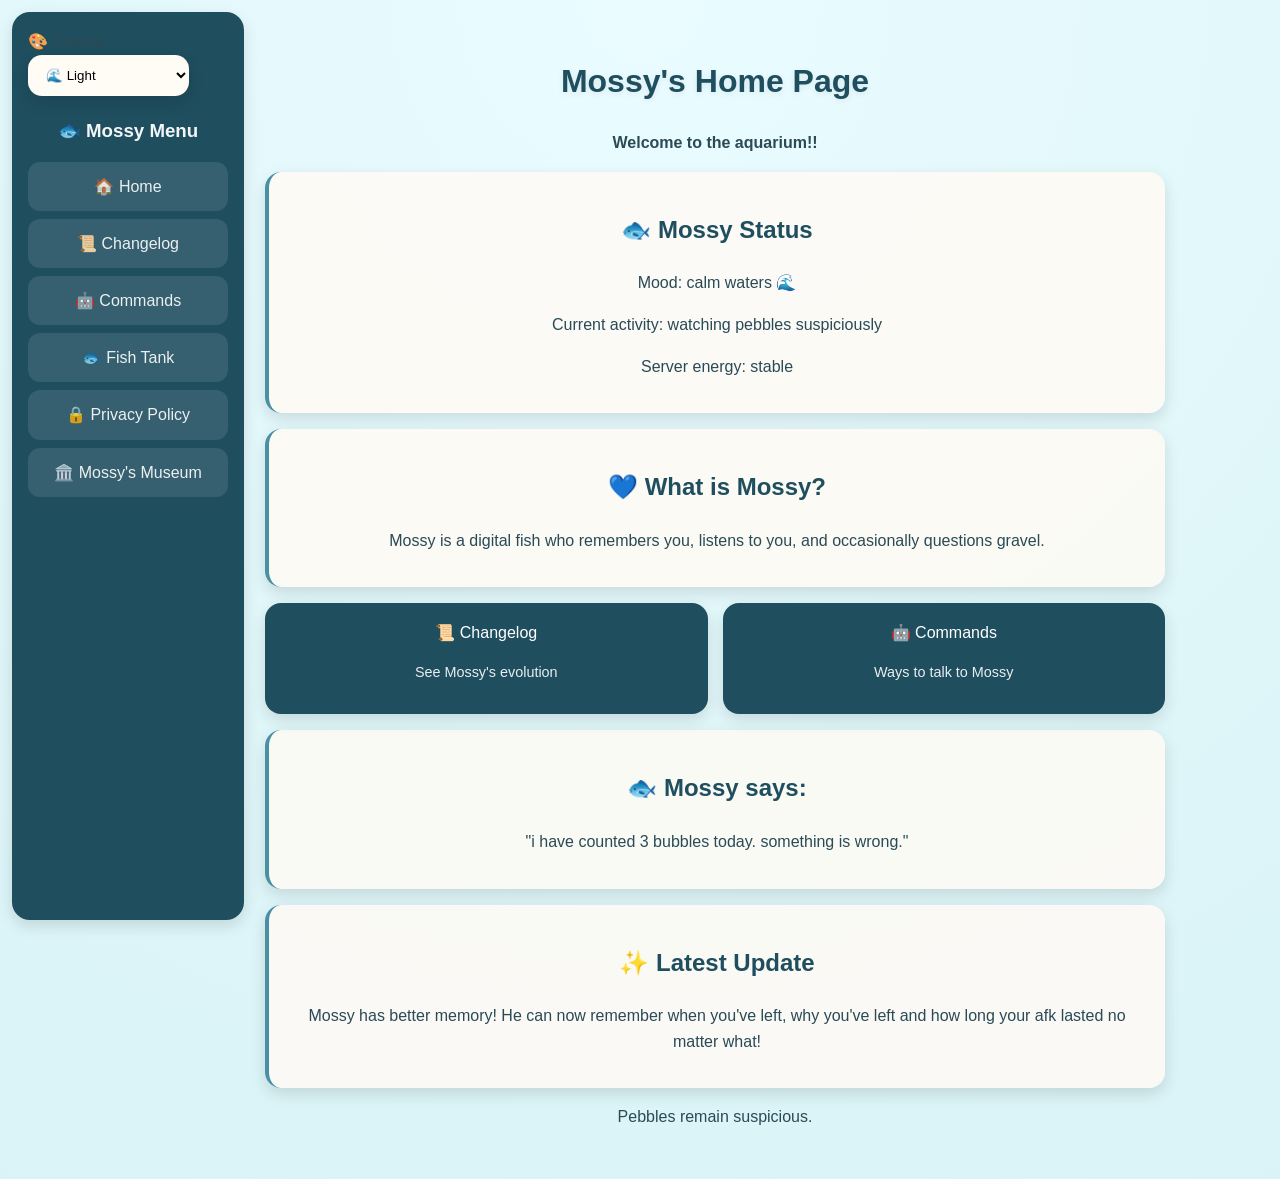
==== commit 014aa662: "Update index.html" ====
--- a/index.html
+++ b/index.html
@@ -98,7 +98,7 @@
 
     <div class="panel">
         <h2>✨ Latest Update</h2>
-        <p>Mossy has better memory! He can now remember when you've left, whhy you've left and how long your afk lasted no matter what!</p>
+        <p>Mossy has better memory! He can now remember when you've left, why you've left and how long your afk lasted no matter what!</p>
     </div>
 
     <div class="bubbles">
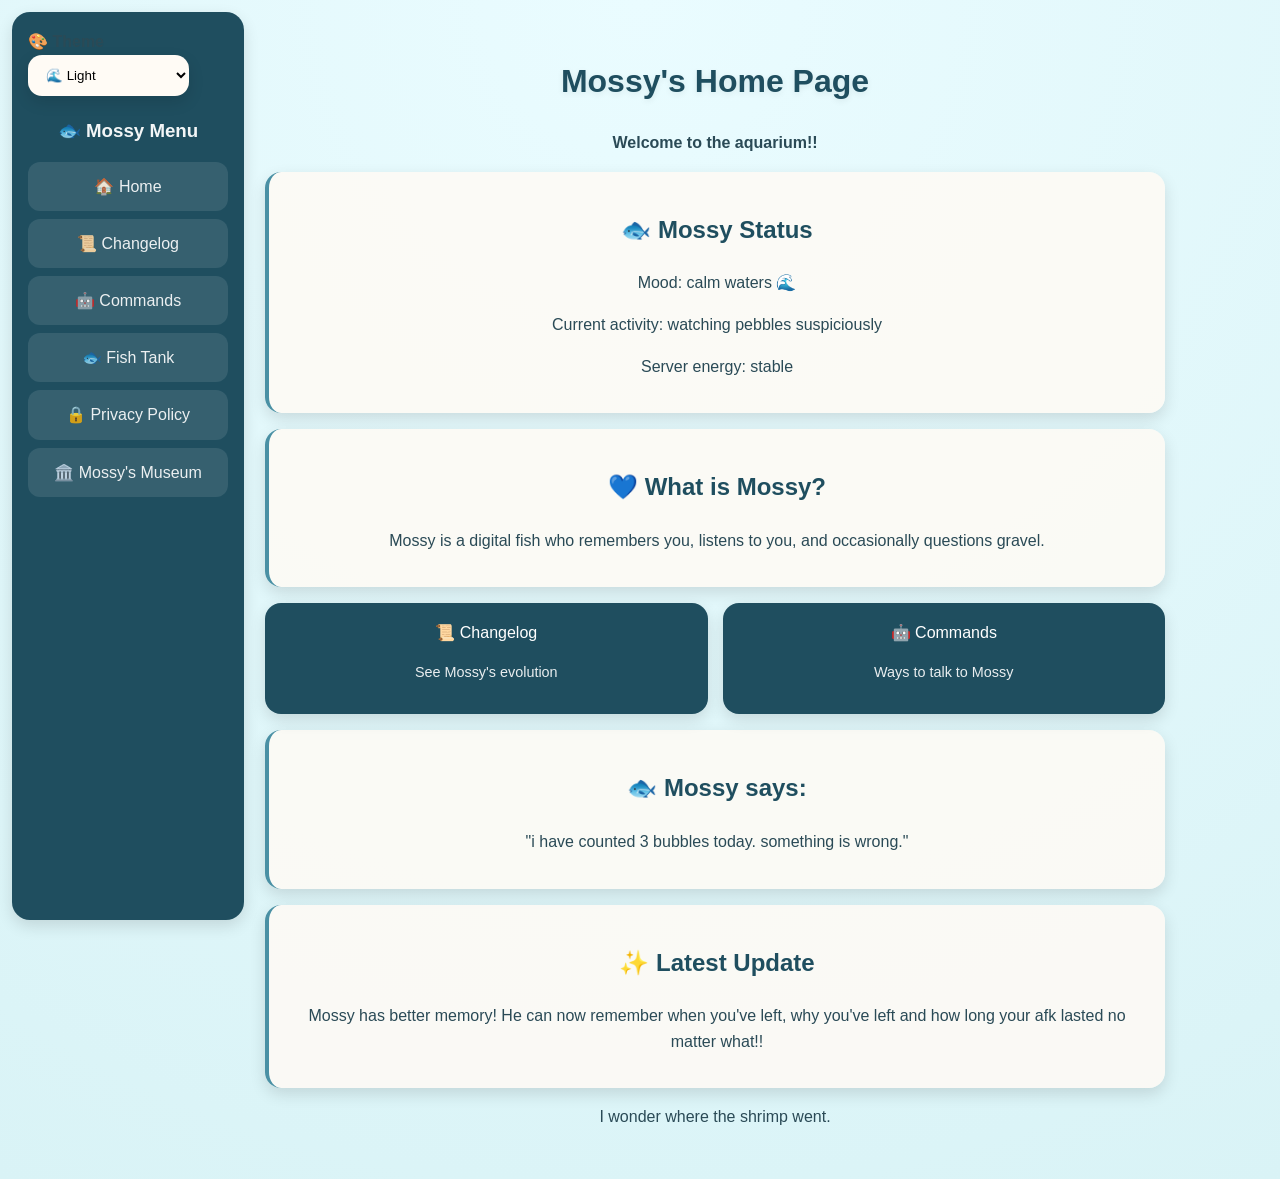
==== commit 7c2f0dc6: "Update index.html" ====
--- a/index.html
+++ b/index.html
@@ -98,7 +98,7 @@
 
     <div class="panel">
         <h2>✨ Latest Update</h2>
-        <p>Mossy has better memory! He can now remember when you've left, why you've left and how long your afk lasted no matter what!</p>
+        <p>Mossy has better memory! He can now remember when you've left, why you've left and how long your afk lasted no matter what!!</p>
     </div>
 
     <div class="bubbles">
